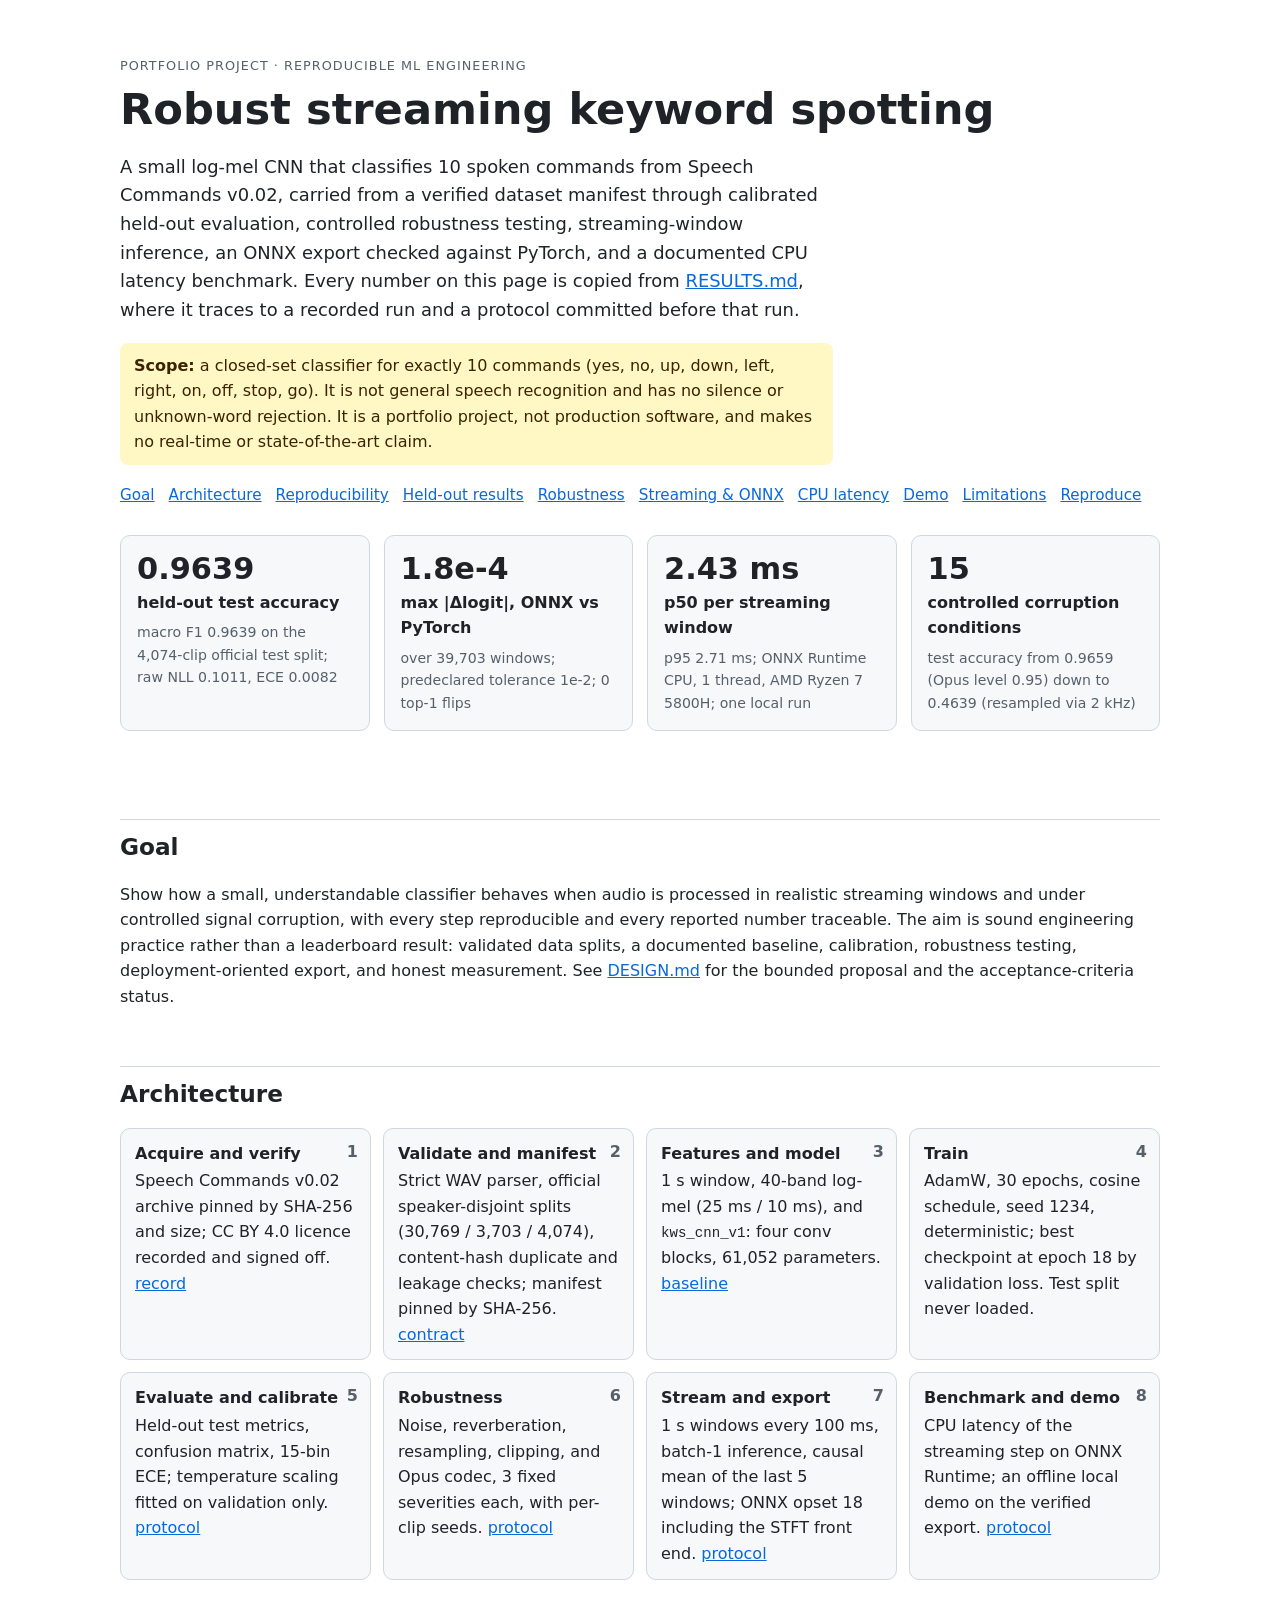
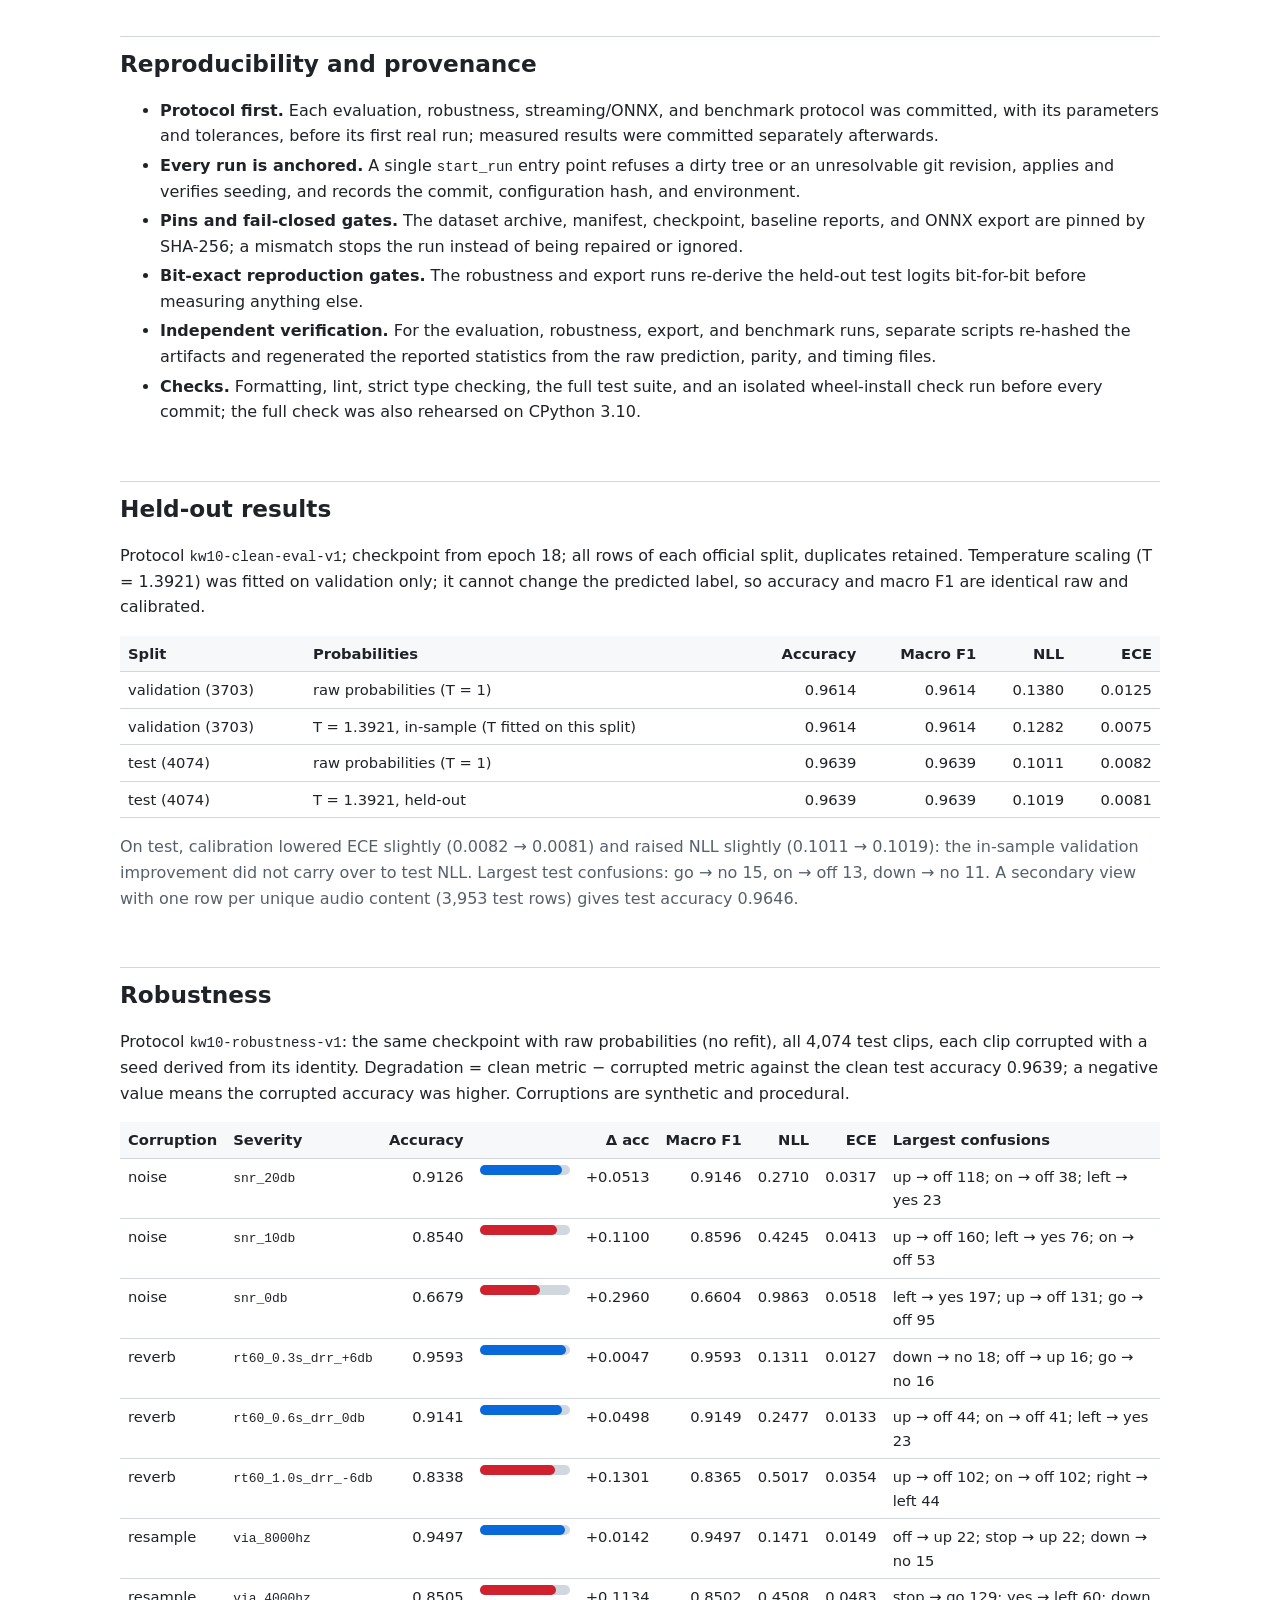
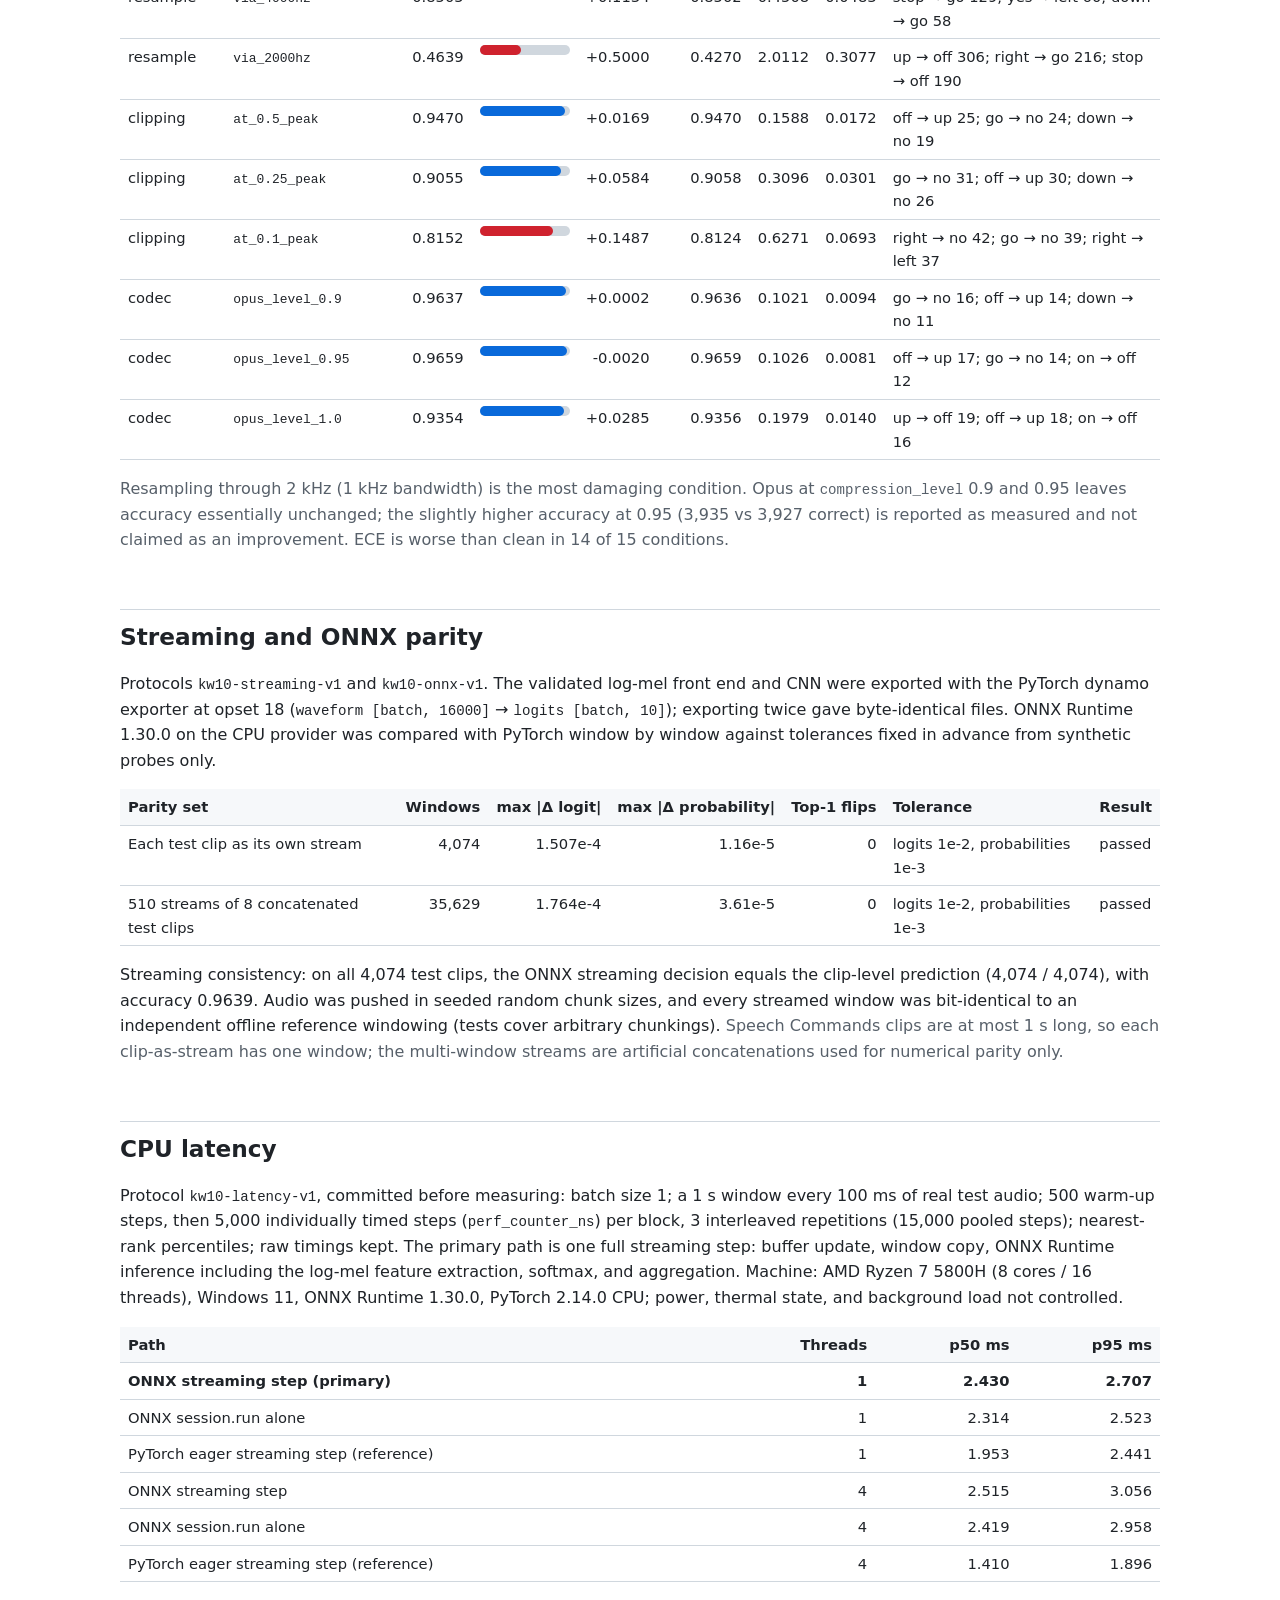
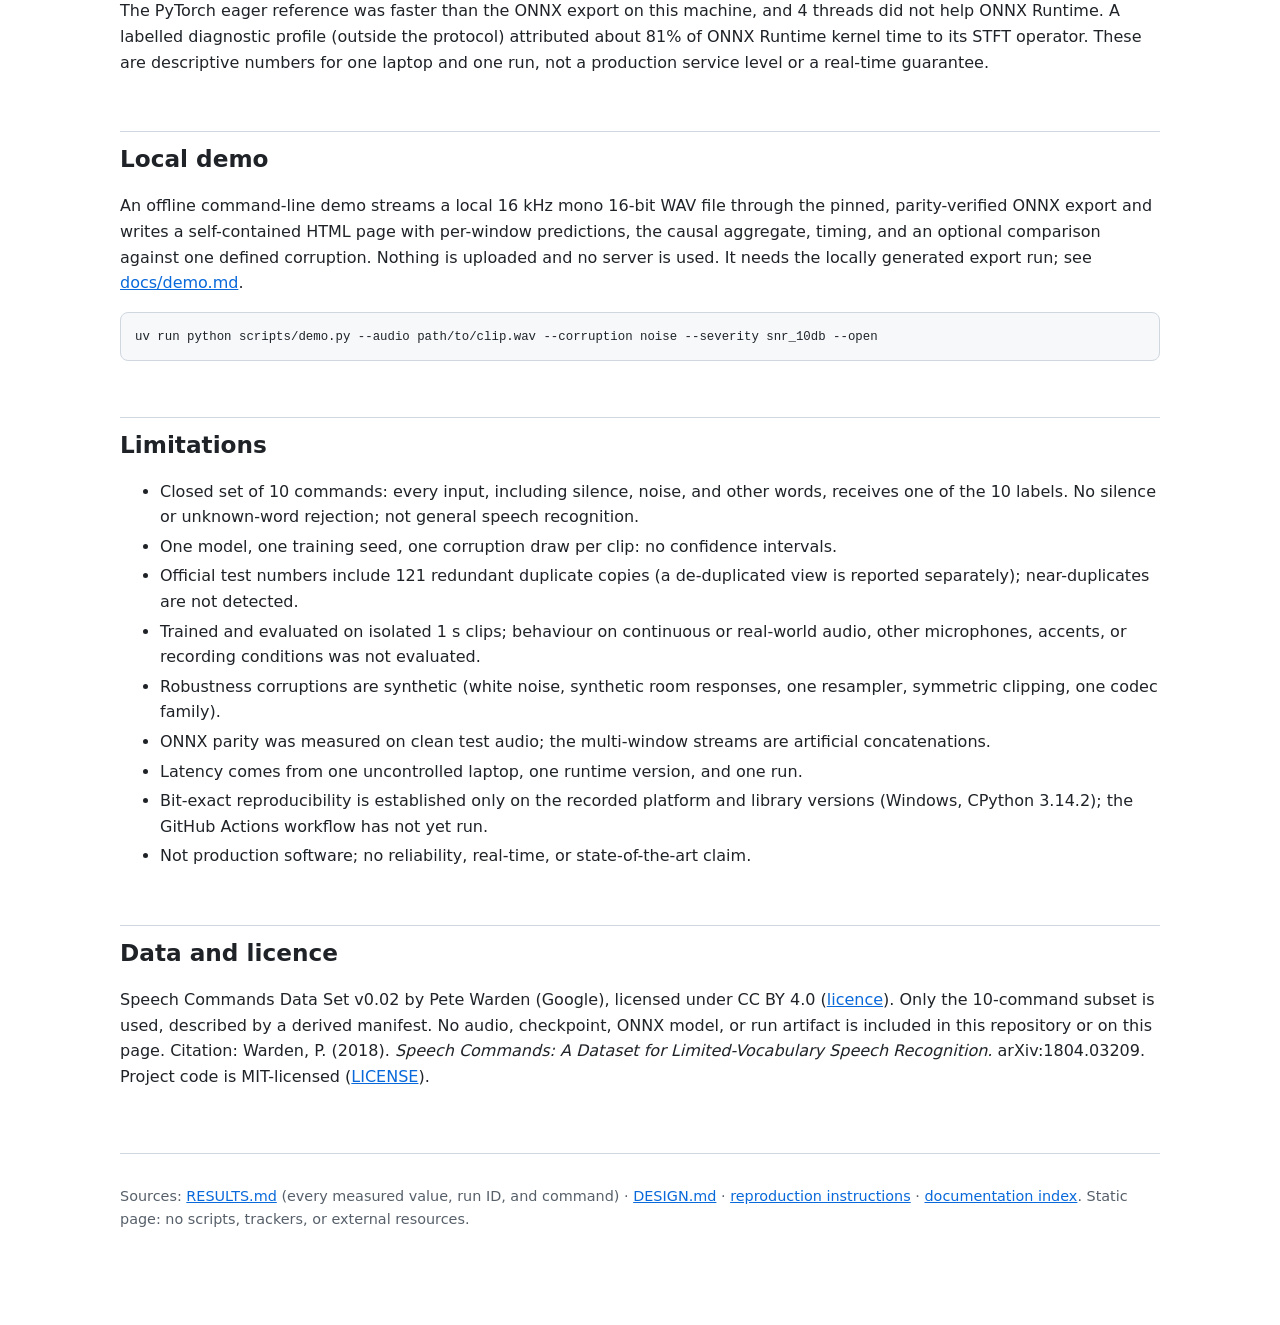
==== docs/index.html @ b0a8eb58 "Prepare repository for public portfolio publication Preflight (all commits scanned): no secrets, per" ====
<!doctype html>
<html lang="en">
<head>
<meta charset="utf-8">
<meta name="viewport" content="width=device-width, initial-scale=1">
<title>Robust streaming keyword spotting</title>
<meta name="description" content="A reproducible 10-command keyword classifier on Speech Commands v0.02: verified data, calibrated evaluation, robustness suite, streaming inference, ONNX parity, and a documented CPU benchmark.">
<style>
:root { --bg:#ffffff; --fg:#1f2328; --muted:#57606a; --card:#f6f8fa; --line:#d0d7de; --accent:#0969da;
  --accent-soft:#ddf4ff; --warn-bg:#fff8c5; --warn-fg:#3b2300; --bar:#0969da; --bar-bad:#cf222e; }
@media (prefers-color-scheme: dark) {
  :root { --bg:#0d1117; --fg:#e6edf3; --muted:#9198a1; --card:#161b22; --line:#30363d; --accent:#4493f8;
    --accent-soft:#0c2d6b; --warn-bg:#3b2e00; --warn-fg:#f5e0a8; --bar:#4493f8; --bar-bad:#f85149; }
}
* { box-sizing:border-box; }
html { scroll-behavior:smooth; }
body { margin:0; background:var(--bg); color:var(--fg);
  font:16px/1.6 system-ui,-apple-system,"Segoe UI",Roboto,sans-serif; }
main { max-width:1080px; margin:0 auto; padding:0 20px 80px; }
a { color:var(--accent); }
header.hero { padding:56px 0 24px; }
.eyebrow { text-transform:uppercase; letter-spacing:.08em; font-size:.8rem; color:var(--muted); margin:0; }
h1 { font-size:clamp(1.9rem,4vw,2.7rem); line-height:1.15; margin:.2em 0 .4em; }
h2 { font-size:1.45rem; margin:56px 0 12px; padding-top:8px; border-top:1px solid var(--line); }
h3 { font-size:1.05rem; margin:24px 0 8px; }
.lede { font-size:1.12rem; max-width:62ch; }
.notice { background:var(--warn-bg); color:var(--warn-fg); padding:10px 14px; border-radius:8px; max-width:70ch; }
nav.toc { display:flex; flex-wrap:wrap; gap:6px 14px; margin-top:18px; font-size:.95rem; }
.stats { display:grid; grid-template-columns:repeat(auto-fit,minmax(220px,1fr)); gap:14px; margin:28px 0 8px; }
.stat { background:var(--card); border:1px solid var(--line); border-radius:10px; padding:16px; }
.stat .value { font-size:1.9rem; font-weight:700; line-height:1.1; }
.stat .label { font-weight:600; margin-top:4px; }
.stat .detail { color:var(--muted); font-size:.88rem; margin-top:6px; }
.muted { color:var(--muted); }
.pipeline { list-style:none; padding:0; margin:16px 0; display:grid;
  grid-template-columns:repeat(auto-fit,minmax(230px,1fr)); gap:12px; counter-reset:step; }
.pipeline li { background:var(--card); border:1px solid var(--line); border-radius:10px; padding:12px 14px;
  counter-increment:step; position:relative; }
.pipeline li::before { content:counter(step); position:absolute; top:10px; right:12px; color:var(--muted);
  font-weight:700; }
.pipeline strong { display:block; margin-bottom:2px; }
.table-wrap { overflow-x:auto; margin:10px 0; }
table { border-collapse:collapse; width:100%; font-size:.92rem; }
th, td { border-bottom:1px solid var(--line); padding:6px 8px; text-align:left; vertical-align:top; }
th { background:var(--card); }
td.num, th.num { text-align:right; font-variant-numeric:tabular-nums; white-space:nowrap; }
tr.primary td { font-weight:650; }
.bar { position:relative; height:10px; min-width:90px; background:var(--line); border-radius:5px; }
.bar span { position:absolute; left:0; top:0; bottom:0; border-radius:5px; background:var(--bar); }
.bar span.bad { background:var(--bar-bad); }
code, pre { font-family:ui-monospace,SFMono-Regular,Consolas,monospace; font-size:.88em; }
pre { background:var(--card); border:1px solid var(--line); border-radius:8px; padding:12px 14px;
  overflow-x:auto; }
ul.tight li { margin:4px 0; }
footer { margin-top:64px; padding-top:16px; border-top:1px solid var(--line); color:var(--muted);
  font-size:.9rem; }
</style>
</head>
<body>
<main>
<header class="hero">
<p class="eyebrow">Portfolio project &middot; reproducible ML engineering</p>
<h1>Robust streaming keyword spotting</h1>
<p class="lede">A small log-mel CNN that classifies 10 spoken commands from Speech Commands v0.02, carried from a verified dataset manifest through calibrated held-out evaluation, controlled robustness testing, streaming-window inference, an ONNX export checked against PyTorch, and a documented CPU latency benchmark. Every number on this page is copied from <a href="../RESULTS.md">RESULTS.md</a>, where it traces to a recorded run and a protocol committed before that run.</p>
<p class="notice"><strong>Scope:</strong> a closed-set classifier for exactly 10 commands (yes, no, up, down, left, right, on, off, stop, go). It is not general speech recognition and has no silence or unknown-word rejection. It is a portfolio project, not production software, and makes no real-time or state-of-the-art claim.</p>
<nav class="toc" aria-label="Sections">
<a href="#goal">Goal</a><a href="#architecture">Architecture</a><a href="#provenance">Reproducibility</a><a href="#results">Held-out results</a><a href="#robustness">Robustness</a><a href="#parity">Streaming &amp; ONNX</a><a href="#latency">CPU latency</a><a href="#demo">Demo</a><a href="#limitations">Limitations</a><a href="../README.md#reproducing-the-pipeline">Reproduce</a>
</nav>
<div class="stats">
<div class="stat"><div class="value">0.9639</div><div class="label">held-out test accuracy</div><div class="detail">macro F1 0.9639 on the 4,074-clip official test split; raw NLL 0.1011, ECE 0.0082</div></div>
<div class="stat"><div class="value">1.8e-4</div><div class="label">max |&Delta;logit|, ONNX vs PyTorch</div><div class="detail">over 39,703 windows; predeclared tolerance 1e-2; 0 top-1 flips</div></div>
<div class="stat"><div class="value">2.43 ms</div><div class="label">p50 per streaming window</div><div class="detail">p95 2.71 ms; ONNX Runtime CPU, 1 thread, AMD Ryzen 7 5800H; one local run</div></div>
<div class="stat"><div class="value">15</div><div class="label">controlled corruption conditions</div><div class="detail">test accuracy from 0.9659 (Opus level 0.95) down to 0.4639 (resampled via 2 kHz)</div></div>
</div>
</header>

<section id="goal">
<h2>Goal</h2>
<p>Show how a small, understandable classifier behaves when audio is processed in realistic streaming windows and under controlled signal corruption, with every step reproducible and every reported number traceable. The aim is sound engineering practice rather than a leaderboard result: validated data splits, a documented baseline, calibration, robustness testing, deployment-oriented export, and honest measurement. See <a href="../DESIGN.md">DESIGN.md</a> for the bounded proposal and the acceptance-criteria status.</p>
</section>

<section id="architecture">
<h2>Architecture</h2>
<ol class="pipeline">
<li><strong>Acquire and verify</strong>Speech Commands v0.02 archive pinned by SHA-256 and size; CC BY 4.0 licence recorded and signed off. <a href="datasets/speech_commands_v0.02.md">record</a></li>
<li><strong>Validate and manifest</strong>Strict WAV parser, official speaker-disjoint splits (30,769 / 3,703 / 4,074), content-hash duplicate and leakage checks; manifest pinned by SHA-256. <a href="data-contract.md">contract</a></li>
<li><strong>Features and model</strong>1 s window, 40-band log-mel (25 ms / 10 ms), and <code>kws_cnn_v1</code>: four conv blocks, 61,052 parameters. <a href="baseline.md">baseline</a></li>
<li><strong>Train</strong>AdamW, 30 epochs, cosine schedule, seed 1234, deterministic; best checkpoint at epoch 18 by validation loss. Test split never loaded.</li>
<li><strong>Evaluate and calibrate</strong>Held-out test metrics, confusion matrix, 15-bin ECE; temperature scaling fitted on validation only. <a href="evaluation-protocol.md">protocol</a></li>
<li><strong>Robustness</strong>Noise, reverberation, resampling, clipping, and Opus codec, 3 fixed severities each, with per-clip seeds. <a href="robustness-protocol.md">protocol</a></li>
<li><strong>Stream and export</strong>1 s windows every 100 ms, batch-1 inference, causal mean of the last 5 windows; ONNX opset 18 including the STFT front end. <a href="streaming-onnx-protocol.md">protocol</a></li>
<li><strong>Benchmark and demo</strong>CPU latency of the streaming step on ONNX Runtime; an offline local demo on the verified export. <a href="benchmark-protocol.md">protocol</a></li>
</ol>
</section>

<section id="provenance">
<h2>Reproducibility and provenance</h2>
<ul class="tight">
<li><strong>Protocol first.</strong> Each evaluation, robustness, streaming/ONNX, and benchmark protocol was committed, with its parameters and tolerances, before its first real run; measured results were committed separately afterwards.</li>
<li><strong>Every run is anchored.</strong> A single <code>start_run</code> entry point refuses a dirty tree or an unresolvable git revision, applies and verifies seeding, and records the commit, configuration hash, and environment.</li>
<li><strong>Pins and fail-closed gates.</strong> The dataset archive, manifest, checkpoint, baseline reports, and ONNX export are pinned by SHA-256; a mismatch stops the run instead of being repaired or ignored.</li>
<li><strong>Bit-exact reproduction gates.</strong> The robustness and export runs re-derive the held-out test logits bit-for-bit before measuring anything else.</li>
<li><strong>Independent verification.</strong> For the evaluation, robustness, export, and benchmark runs, separate scripts re-hashed the artifacts and regenerated the reported statistics from the raw prediction, parity, and timing files.</li>
<li><strong>Checks.</strong> Formatting, lint, strict type checking, the full test suite, and an isolated wheel-install check run before every commit; the full check was also rehearsed on CPython 3.10.</li>
</ul>
</section>

<section id="results">
<h2>Held-out results</h2>
<p>Protocol <code>kw10-clean-eval-v1</code>; checkpoint from epoch 18; all rows of each official split, duplicates retained. Temperature scaling (T = 1.3921) was fitted on validation only; it cannot change the predicted label, so accuracy and macro F1 are identical raw and calibrated.</p>
<div class="table-wrap"><table>
<tr><th>Split</th><th>Probabilities</th><th class="num">Accuracy</th><th class="num">Macro F1</th><th class="num">NLL</th><th class="num">ECE</th></tr>
<tr><td>validation (3703)</td><td>raw probabilities (T = 1)</td><td class="num">0.9614</td><td class="num">0.9614</td><td class="num">0.1380</td><td class="num">0.0125</td></tr>
<tr><td>validation (3703)</td><td>T = 1.3921, in-sample (T fitted on this split)</td><td class="num">0.9614</td><td class="num">0.9614</td><td class="num">0.1282</td><td class="num">0.0075</td></tr>
<tr><td>test (4074)</td><td>raw probabilities (T = 1)</td><td class="num">0.9639</td><td class="num">0.9639</td><td class="num">0.1011</td><td class="num">0.0082</td></tr>
<tr><td>test (4074)</td><td>T = 1.3921, held-out</td><td class="num">0.9639</td><td class="num">0.9639</td><td class="num">0.1019</td><td class="num">0.0081</td></tr>
</table></div>
<p class="muted">On test, calibration lowered ECE slightly (0.0082 &rarr; 0.0081) and raised NLL slightly (0.1011 &rarr; 0.1019): the in-sample validation improvement did not carry over to test NLL. Largest test confusions: go &rarr; no 15, on &rarr; off 13, down &rarr; no 11. A secondary view with one row per unique audio content (3,953 test rows) gives test accuracy 0.9646.</p>
</section>

<section id="robustness">
<h2>Robustness</h2>
<p>Protocol <code>kw10-robustness-v1</code>: the same checkpoint with raw probabilities (no refit), all 4,074 test clips, each clip corrupted with a seed derived from its identity. Degradation = clean metric &minus; corrupted metric against the clean test accuracy 0.9639; a negative value means the corrupted accuracy was higher. Corruptions are synthetic and procedural.</p>
<div class="table-wrap"><table>
<tr><th>Corruption</th><th>Severity</th><th class="num">Accuracy</th><th></th><th class="num">&Delta; acc</th><th class="num">Macro F1</th><th class="num">NLL</th><th class="num">ECE</th><th>Largest confusions</th></tr>
<tr data-condition="noise/snr_20db"><td>noise</td><td><code>snr_20db</code></td><td class="num">0.9126</td><td><div class="bar" title="accuracy 0.9126"><span class="" style="width:91.26%"></span></div></td><td class="num">+0.0513</td><td class="num">0.9146</td><td class="num">0.2710</td><td class="num">0.0317</td><td>up → off 118; on → off 38; left → yes 23</td></tr>
<tr data-condition="noise/snr_10db"><td>noise</td><td><code>snr_10db</code></td><td class="num">0.8540</td><td><div class="bar" title="accuracy 0.8540"><span class="bad" style="width:85.40%"></span></div></td><td class="num">+0.1100</td><td class="num">0.8596</td><td class="num">0.4245</td><td class="num">0.0413</td><td>up → off 160; left → yes 76; on → off 53</td></tr>
<tr data-condition="noise/snr_0db"><td>noise</td><td><code>snr_0db</code></td><td class="num">0.6679</td><td><div class="bar" title="accuracy 0.6679"><span class="bad" style="width:66.79%"></span></div></td><td class="num">+0.2960</td><td class="num">0.6604</td><td class="num">0.9863</td><td class="num">0.0518</td><td>left → yes 197; up → off 131; go → off 95</td></tr>
<tr data-condition="reverb/rt60_0.3s_drr_+6db"><td>reverb</td><td><code>rt60_0.3s_drr_+6db</code></td><td class="num">0.9593</td><td><div class="bar" title="accuracy 0.9593"><span class="" style="width:95.93%"></span></div></td><td class="num">+0.0047</td><td class="num">0.9593</td><td class="num">0.1311</td><td class="num">0.0127</td><td>down → no 18; off → up 16; go → no 16</td></tr>
<tr data-condition="reverb/rt60_0.6s_drr_0db"><td>reverb</td><td><code>rt60_0.6s_drr_0db</code></td><td class="num">0.9141</td><td><div class="bar" title="accuracy 0.9141"><span class="" style="width:91.41%"></span></div></td><td class="num">+0.0498</td><td class="num">0.9149</td><td class="num">0.2477</td><td class="num">0.0133</td><td>up → off 44; on → off 41; left → yes 23</td></tr>
<tr data-condition="reverb/rt60_1.0s_drr_-6db"><td>reverb</td><td><code>rt60_1.0s_drr_-6db</code></td><td class="num">0.8338</td><td><div class="bar" title="accuracy 0.8338"><span class="bad" style="width:83.38%"></span></div></td><td class="num">+0.1301</td><td class="num">0.8365</td><td class="num">0.5017</td><td class="num">0.0354</td><td>up → off 102; on → off 102; right → left 44</td></tr>
<tr data-condition="resample/via_8000hz"><td>resample</td><td><code>via_8000hz</code></td><td class="num">0.9497</td><td><div class="bar" title="accuracy 0.9497"><span class="" style="width:94.97%"></span></div></td><td class="num">+0.0142</td><td class="num">0.9497</td><td class="num">0.1471</td><td class="num">0.0149</td><td>off → up 22; stop → up 22; down → no 15</td></tr>
<tr data-condition="resample/via_4000hz"><td>resample</td><td><code>via_4000hz</code></td><td class="num">0.8505</td><td><div class="bar" title="accuracy 0.8505"><span class="bad" style="width:85.05%"></span></div></td><td class="num">+0.1134</td><td class="num">0.8502</td><td class="num">0.4508</td><td class="num">0.0483</td><td>stop → go 129; yes → left 60; down → go 58</td></tr>
<tr data-condition="resample/via_2000hz"><td>resample</td><td><code>via_2000hz</code></td><td class="num">0.4639</td><td><div class="bar" title="accuracy 0.4639"><span class="bad" style="width:46.39%"></span></div></td><td class="num">+0.5000</td><td class="num">0.4270</td><td class="num">2.0112</td><td class="num">0.3077</td><td>up → off 306; right → go 216; stop → off 190</td></tr>
<tr data-condition="clipping/at_0.5_peak"><td>clipping</td><td><code>at_0.5_peak</code></td><td class="num">0.9470</td><td><div class="bar" title="accuracy 0.9470"><span class="" style="width:94.70%"></span></div></td><td class="num">+0.0169</td><td class="num">0.9470</td><td class="num">0.1588</td><td class="num">0.0172</td><td>off → up 25; go → no 24; down → no 19</td></tr>
<tr data-condition="clipping/at_0.25_peak"><td>clipping</td><td><code>at_0.25_peak</code></td><td class="num">0.9055</td><td><div class="bar" title="accuracy 0.9055"><span class="" style="width:90.55%"></span></div></td><td class="num">+0.0584</td><td class="num">0.9058</td><td class="num">0.3096</td><td class="num">0.0301</td><td>go → no 31; off → up 30; down → no 26</td></tr>
<tr data-condition="clipping/at_0.1_peak"><td>clipping</td><td><code>at_0.1_peak</code></td><td class="num">0.8152</td><td><div class="bar" title="accuracy 0.8152"><span class="bad" style="width:81.52%"></span></div></td><td class="num">+0.1487</td><td class="num">0.8124</td><td class="num">0.6271</td><td class="num">0.0693</td><td>right → no 42; go → no 39; right → left 37</td></tr>
<tr data-condition="codec/opus_level_0.9"><td>codec</td><td><code>opus_level_0.9</code></td><td class="num">0.9637</td><td><div class="bar" title="accuracy 0.9637"><span class="" style="width:96.37%"></span></div></td><td class="num">+0.0002</td><td class="num">0.9636</td><td class="num">0.1021</td><td class="num">0.0094</td><td>go → no 16; off → up 14; down → no 11</td></tr>
<tr data-condition="codec/opus_level_0.95"><td>codec</td><td><code>opus_level_0.95</code></td><td class="num">0.9659</td><td><div class="bar" title="accuracy 0.9659"><span class="" style="width:96.59%"></span></div></td><td class="num">-0.0020</td><td class="num">0.9659</td><td class="num">0.1026</td><td class="num">0.0081</td><td>off → up 17; go → no 14; on → off 12</td></tr>
<tr data-condition="codec/opus_level_1.0"><td>codec</td><td><code>opus_level_1.0</code></td><td class="num">0.9354</td><td><div class="bar" title="accuracy 0.9354"><span class="" style="width:93.54%"></span></div></td><td class="num">+0.0285</td><td class="num">0.9356</td><td class="num">0.1979</td><td class="num">0.0140</td><td>up → off 19; off → up 18; on → off 16</td></tr>
</table></div>
<p class="muted">Resampling through 2 kHz (1 kHz bandwidth) is the most damaging condition. Opus at <code>compression_level</code> 0.9 and 0.95 leaves accuracy essentially unchanged; the slightly higher accuracy at 0.95 (3,935 vs 3,927 correct) is reported as measured and not claimed as an improvement. ECE is worse than clean in 14 of 15 conditions.</p>
</section>

<section id="parity">
<h2>Streaming and ONNX parity</h2>
<p>Protocols <code>kw10-streaming-v1</code> and <code>kw10-onnx-v1</code>. The validated log-mel front end and CNN were exported with the PyTorch dynamo exporter at opset 18 (<code>waveform [batch, 16000]</code> &rarr; <code>logits [batch, 10]</code>); exporting twice gave byte-identical files. ONNX Runtime 1.30.0 on the CPU provider was compared with PyTorch window by window against tolerances fixed in advance from synthetic probes only.</p>
<div class="table-wrap"><table>
<tr><th>Parity set</th><th class="num">Windows</th><th class="num">max |&Delta; logit|</th><th class="num">max |&Delta; probability|</th><th class="num">Top-1 flips</th><th>Tolerance</th><th>Result</th></tr>
<tr><td>Each test clip as its own stream</td><td class="num">4,074</td><td class="num">1.507e-4</td><td class="num">1.16e-5</td><td class="num">0</td><td>logits 1e-2, probabilities 1e-3</td><td>passed</td></tr>
<tr><td>510 streams of 8 concatenated test clips</td><td class="num">35,629</td><td class="num">1.764e-4</td><td class="num">3.61e-5</td><td class="num">0</td><td>logits 1e-2, probabilities 1e-3</td><td>passed</td></tr>
</table></div>
<p>Streaming consistency: on all 4,074 test clips, the ONNX streaming decision equals the clip-level prediction (4,074 / 4,074), with accuracy 0.9639. Audio was pushed in seeded random chunk sizes, and every streamed window was bit-identical to an independent offline reference windowing (tests cover arbitrary chunkings). <span class="muted">Speech Commands clips are at most 1 s long, so each clip-as-stream has one window; the multi-window streams are artificial concatenations used for numerical parity only.</span></p>
</section>

<section id="latency">
<h2>CPU latency</h2>
<p>Protocol <code>kw10-latency-v1</code>, committed before measuring: batch size 1; a 1 s window every 100 ms of real test audio; 500 warm-up steps, then 5,000 individually timed steps (<code>perf_counter_ns</code>) per block, 3 interleaved repetitions (15,000 pooled steps); nearest-rank percentiles; raw timings kept. The primary path is one full streaming step: buffer update, window copy, ONNX Runtime inference including the log-mel feature extraction, softmax, and aggregation. Machine: AMD Ryzen 7 5800H (8 cores / 16 threads), Windows 11, ONNX Runtime 1.30.0, PyTorch 2.14.0 CPU; power, thermal state, and background load not controlled.</p>
<div class="table-wrap"><table>
<tr><th>Path</th><th class="num">Threads</th><th class="num">p50 ms</th><th class="num">p95 ms</th></tr>
<tr class="primary" data-latency="ONNX streaming step/1"><td>ONNX streaming step (primary)</td><td class="num">1</td><td class="num">2.430</td><td class="num">2.707</td></tr>
<tr data-latency="ONNX session.run alone/1"><td>ONNX session.run alone</td><td class="num">1</td><td class="num">2.314</td><td class="num">2.523</td></tr>
<tr data-latency="PyTorch eager streaming step (reference)/1"><td>PyTorch eager streaming step (reference)</td><td class="num">1</td><td class="num">1.953</td><td class="num">2.441</td></tr>
<tr data-latency="ONNX streaming step/4"><td>ONNX streaming step</td><td class="num">4</td><td class="num">2.515</td><td class="num">3.056</td></tr>
<tr data-latency="ONNX session.run alone/4"><td>ONNX session.run alone</td><td class="num">4</td><td class="num">2.419</td><td class="num">2.958</td></tr>
<tr data-latency="PyTorch eager streaming step (reference)/4"><td>PyTorch eager streaming step (reference)</td><td class="num">4</td><td class="num">1.410</td><td class="num">1.896</td></tr>
</table></div>
<p>The PyTorch eager reference was faster than the ONNX export on this machine, and 4 threads did not help ONNX Runtime. A labelled diagnostic profile (outside the protocol) attributed about 81% of ONNX Runtime kernel time to its STFT operator. These are descriptive numbers for one laptop and one run, not a production service level or a real-time guarantee.</p>
</section>

<section id="demo">
<h2>Local demo</h2>
<p>An offline command-line demo streams a local 16 kHz mono 16-bit WAV file through the pinned, parity-verified ONNX export and writes a self-contained HTML page with per-window predictions, the causal aggregate, timing, and an optional comparison against one defined corruption. Nothing is uploaded and no server is used. It needs the locally generated export run; see <a href="demo.md">docs/demo.md</a>.</p>
<pre><code>uv run python scripts/demo.py --audio path/to/clip.wav --corruption noise --severity snr_10db --open</code></pre>
</section>

<section id="limitations">
<h2>Limitations</h2>
<ul class="tight">
<li>Closed set of 10 commands: every input, including silence, noise, and other words, receives one of the 10 labels. No silence or unknown-word rejection; not general speech recognition.</li>
<li>One model, one training seed, one corruption draw per clip: no confidence intervals.</li>
<li>Official test numbers include 121 redundant duplicate copies (a de-duplicated view is reported separately); near-duplicates are not detected.</li>
<li>Trained and evaluated on isolated 1 s clips; behaviour on continuous or real-world audio, other microphones, accents, or recording conditions was not evaluated.</li>
<li>Robustness corruptions are synthetic (white noise, synthetic room responses, one resampler, symmetric clipping, one codec family).</li>
<li>ONNX parity was measured on clean test audio; the multi-window streams are artificial concatenations.</li>
<li>Latency comes from one uncontrolled laptop, one runtime version, and one run.</li>
<li>Bit-exact reproducibility is established only on the recorded platform and library versions (Windows, CPython 3.14.2); the GitHub Actions workflow has not yet run.</li>
<li>Not production software; no reliability, real-time, or state-of-the-art claim.</li>
</ul>
</section>

<section id="data">
<h2>Data and licence</h2>
<p>Speech Commands Data Set v0.02 by Pete Warden (Google), licensed under CC BY 4.0 (<a href="https://creativecommons.org/licenses/by/4.0/">licence</a>). Only the 10-command subset is used, described by a derived manifest. No audio, checkpoint, ONNX model, or run artifact is included in this repository or on this page. Citation: Warden, P. (2018). <em>Speech Commands: A Dataset for Limited-Vocabulary Speech Recognition.</em> arXiv:1804.03209. Project code is MIT-licensed (<a href="../LICENSE">LICENSE</a>).</p>
</section>

<footer>
<p>Sources: <a href="../RESULTS.md">RESULTS.md</a> (every measured value, run ID, and command) &middot; <a href="../DESIGN.md">DESIGN.md</a> &middot; <a href="../README.md#reproducing-the-pipeline">reproduction instructions</a> &middot; <a href="README.md">documentation index</a>. Static page: no scripts, trackers, or external resources.</p>
</footer>
</main>
</body>
</html>
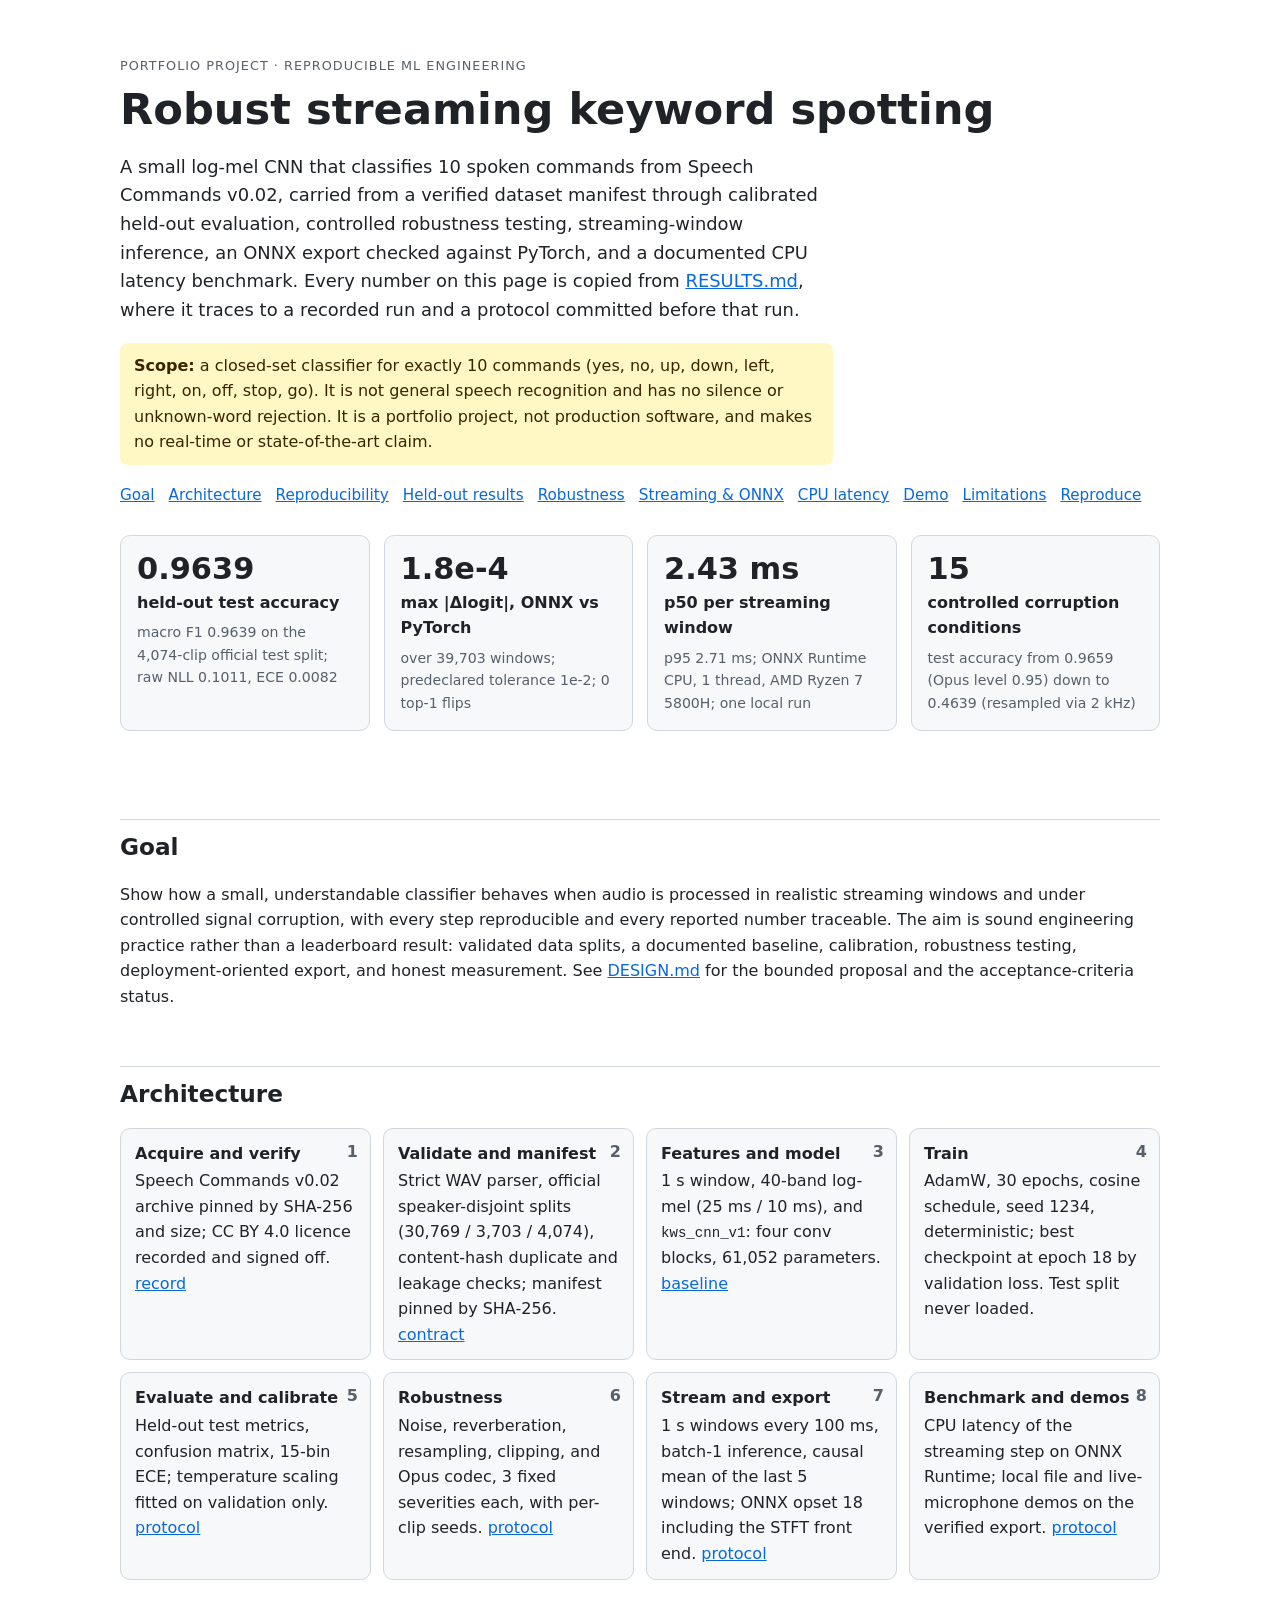
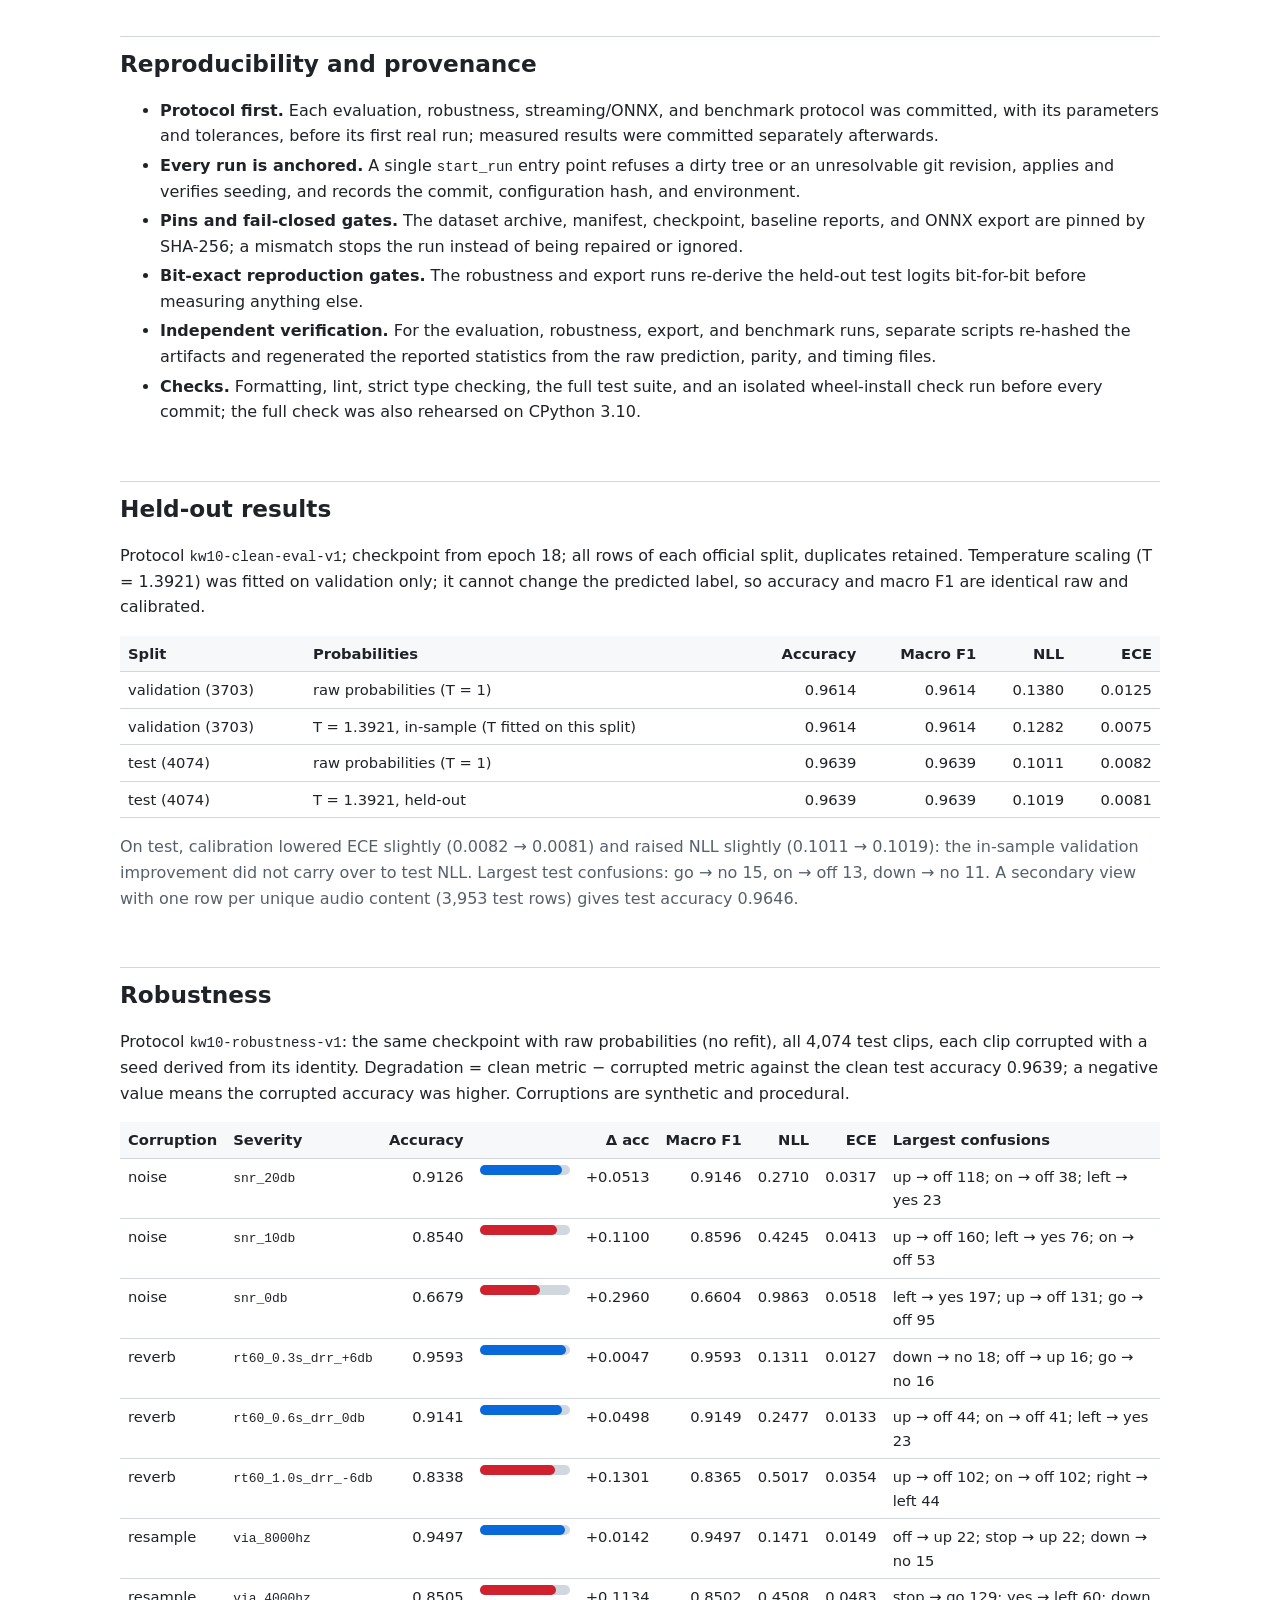
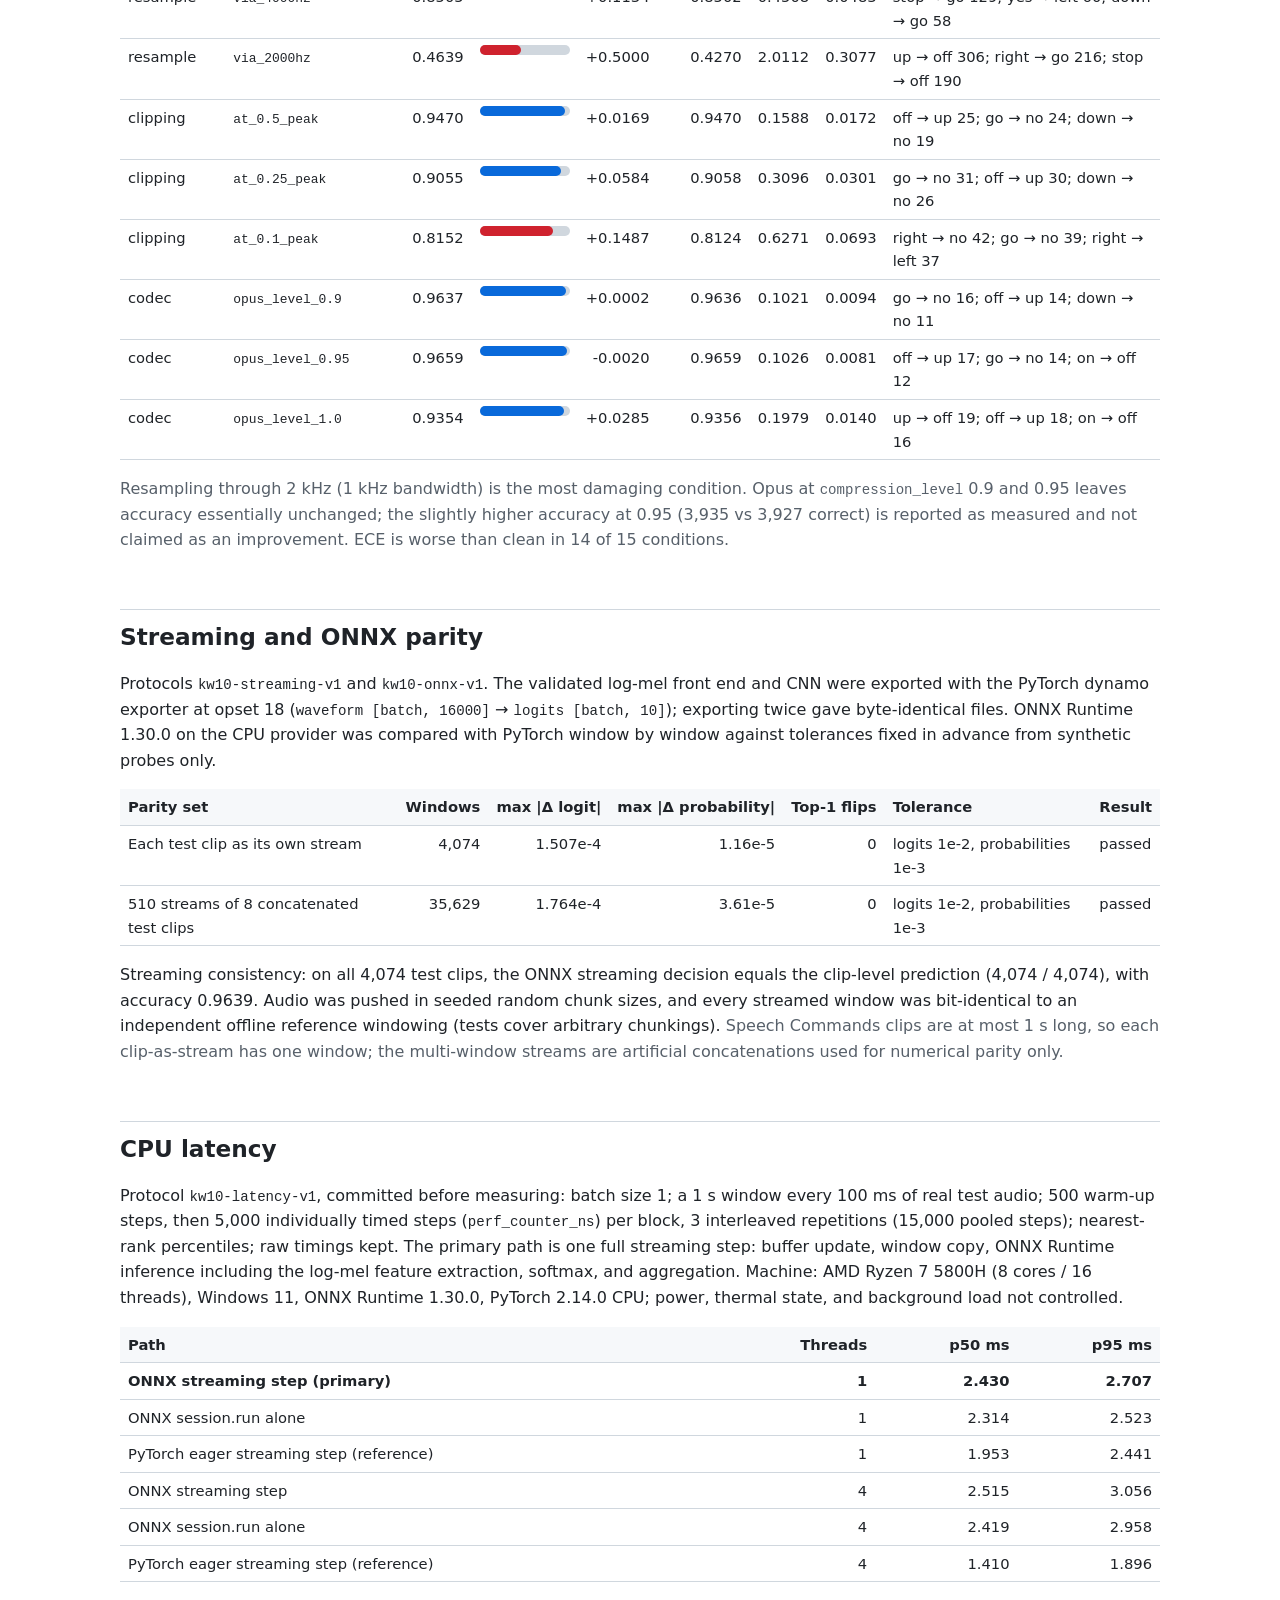
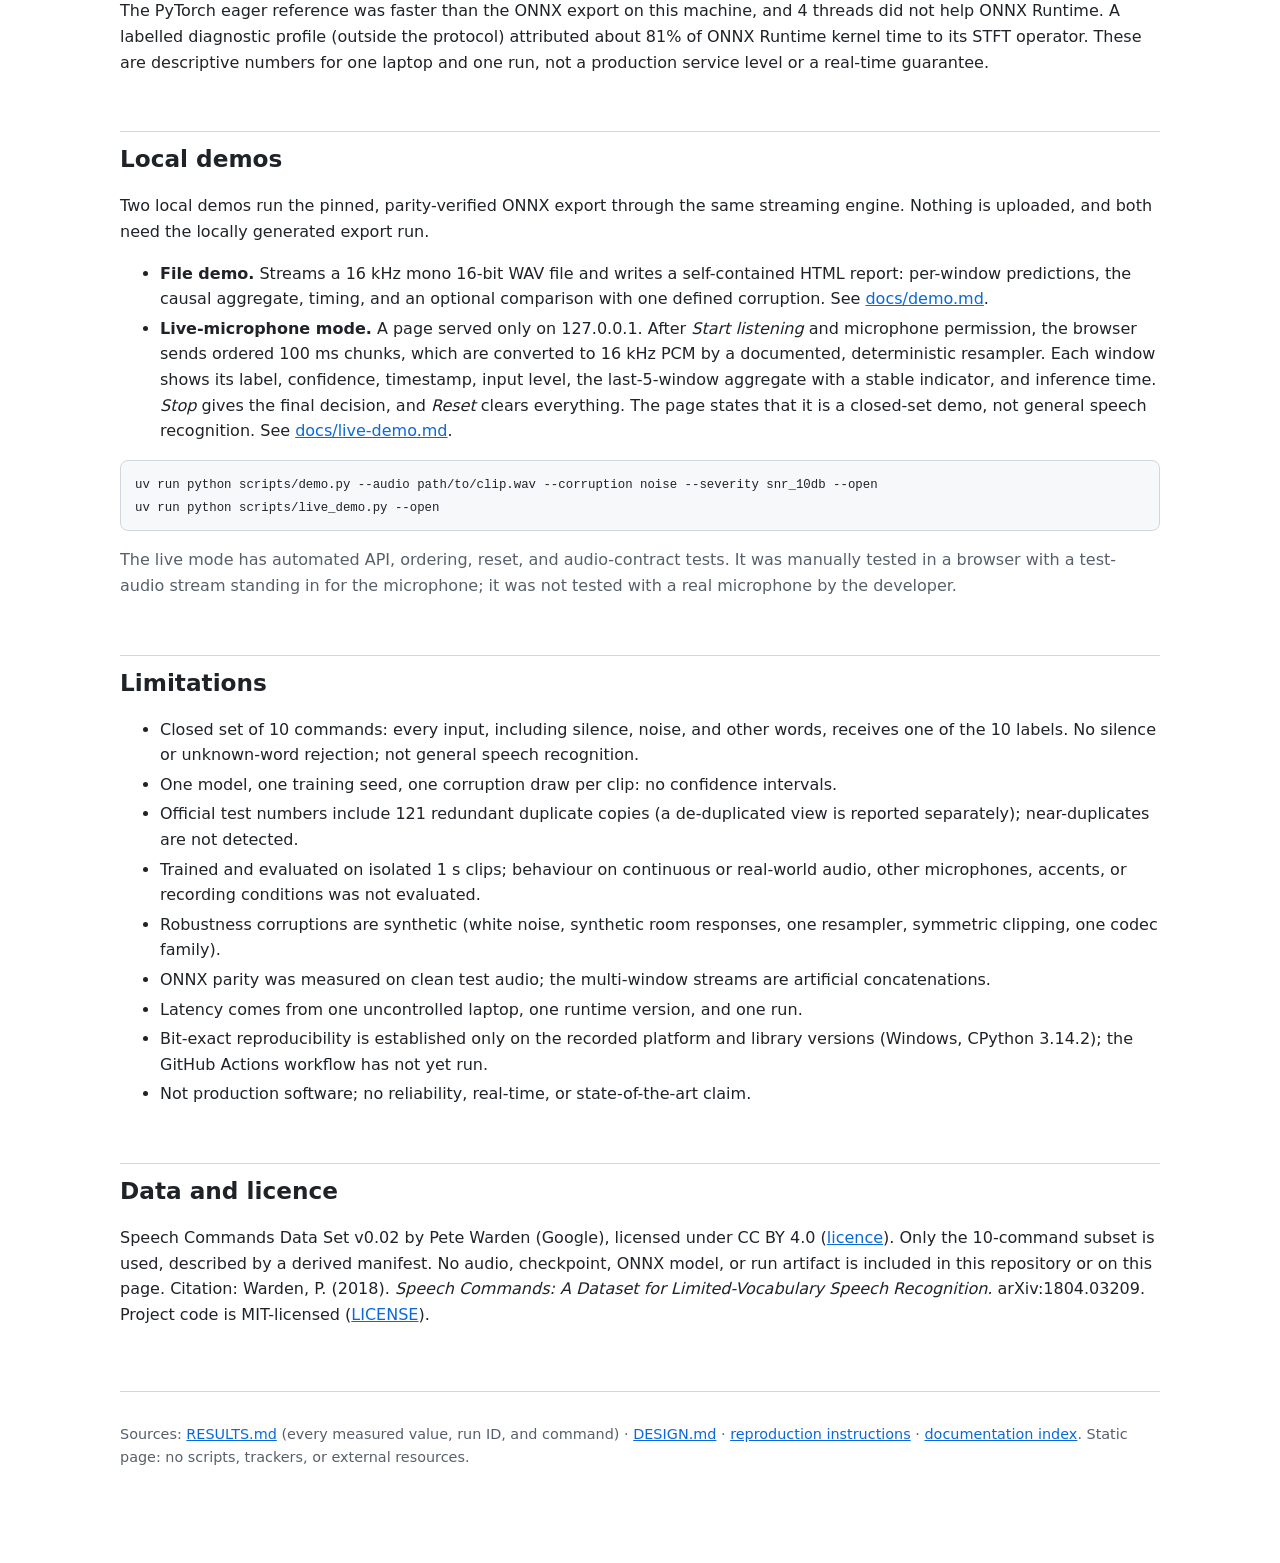
==== commit 40669083: "Describe the working live-microphone demo in the showcase Now that the live mode works (automated te" ====
--- a/docs/index.html
+++ b/docs/index.html
@@ -89,7 +89,7 @@
 <li><strong>Evaluate and calibrate</strong>Held-out test metrics, confusion matrix, 15-bin ECE; temperature scaling fitted on validation only. <a href="evaluation-protocol.md">protocol</a></li>
 <li><strong>Robustness</strong>Noise, reverberation, resampling, clipping, and Opus codec, 3 fixed severities each, with per-clip seeds. <a href="robustness-protocol.md">protocol</a></li>
 <li><strong>Stream and export</strong>1 s windows every 100 ms, batch-1 inference, causal mean of the last 5 windows; ONNX opset 18 including the STFT front end. <a href="streaming-onnx-protocol.md">protocol</a></li>
-<li><strong>Benchmark and demo</strong>CPU latency of the streaming step on ONNX Runtime; an offline local demo on the verified export. <a href="benchmark-protocol.md">protocol</a></li>
+<li><strong>Benchmark and demos</strong>CPU latency of the streaming step on ONNX Runtime; local file and live-microphone demos on the verified export. <a href="benchmark-protocol.md">protocol</a></li>
 </ol>
 </section>
 
@@ -169,9 +169,15 @@
 </section>
 
 <section id="demo">
-<h2>Local demo</h2>
-<p>An offline command-line demo streams a local 16 kHz mono 16-bit WAV file through the pinned, parity-verified ONNX export and writes a self-contained HTML page with per-window predictions, the causal aggregate, timing, and an optional comparison against one defined corruption. Nothing is uploaded and no server is used. It needs the locally generated export run; see <a href="demo.md">docs/demo.md</a>.</p>
-<pre><code>uv run python scripts/demo.py --audio path/to/clip.wav --corruption noise --severity snr_10db --open</code></pre>
+<h2>Local demos</h2>
+<p>Two local demos run the pinned, parity-verified ONNX export through the same streaming engine. Nothing is uploaded, and both need the locally generated export run.</p>
+<ul class="tight">
+<li><strong>File demo.</strong> Streams a 16 kHz mono 16-bit WAV file and writes a self-contained HTML report: per-window predictions, the causal aggregate, timing, and an optional comparison with one defined corruption. See <a href="demo.md">docs/demo.md</a>.</li>
+<li><strong>Live-microphone mode.</strong> A page served only on 127.0.0.1. After <em>Start listening</em> and microphone permission, the browser sends ordered 100 ms chunks, which are converted to 16 kHz PCM by a documented, deterministic resampler. Each window shows its label, confidence, timestamp, input level, the last-5-window aggregate with a stable indicator, and inference time. <em>Stop</em> gives the final decision, and <em>Reset</em> clears everything. The page states that it is a closed-set demo, not general speech recognition. See <a href="live-demo.md">docs/live-demo.md</a>.</li>
+</ul>
+<pre><code>uv run python scripts/demo.py --audio path/to/clip.wav --corruption noise --severity snr_10db --open
+uv run python scripts/live_demo.py --open</code></pre>
+<p class="muted">The live mode has automated API, ordering, reset, and audio-contract tests. It was manually tested in a browser with a test-audio stream standing in for the microphone; it was not tested with a real microphone by the developer.</p>
 </section>
 
 <section id="limitations">
